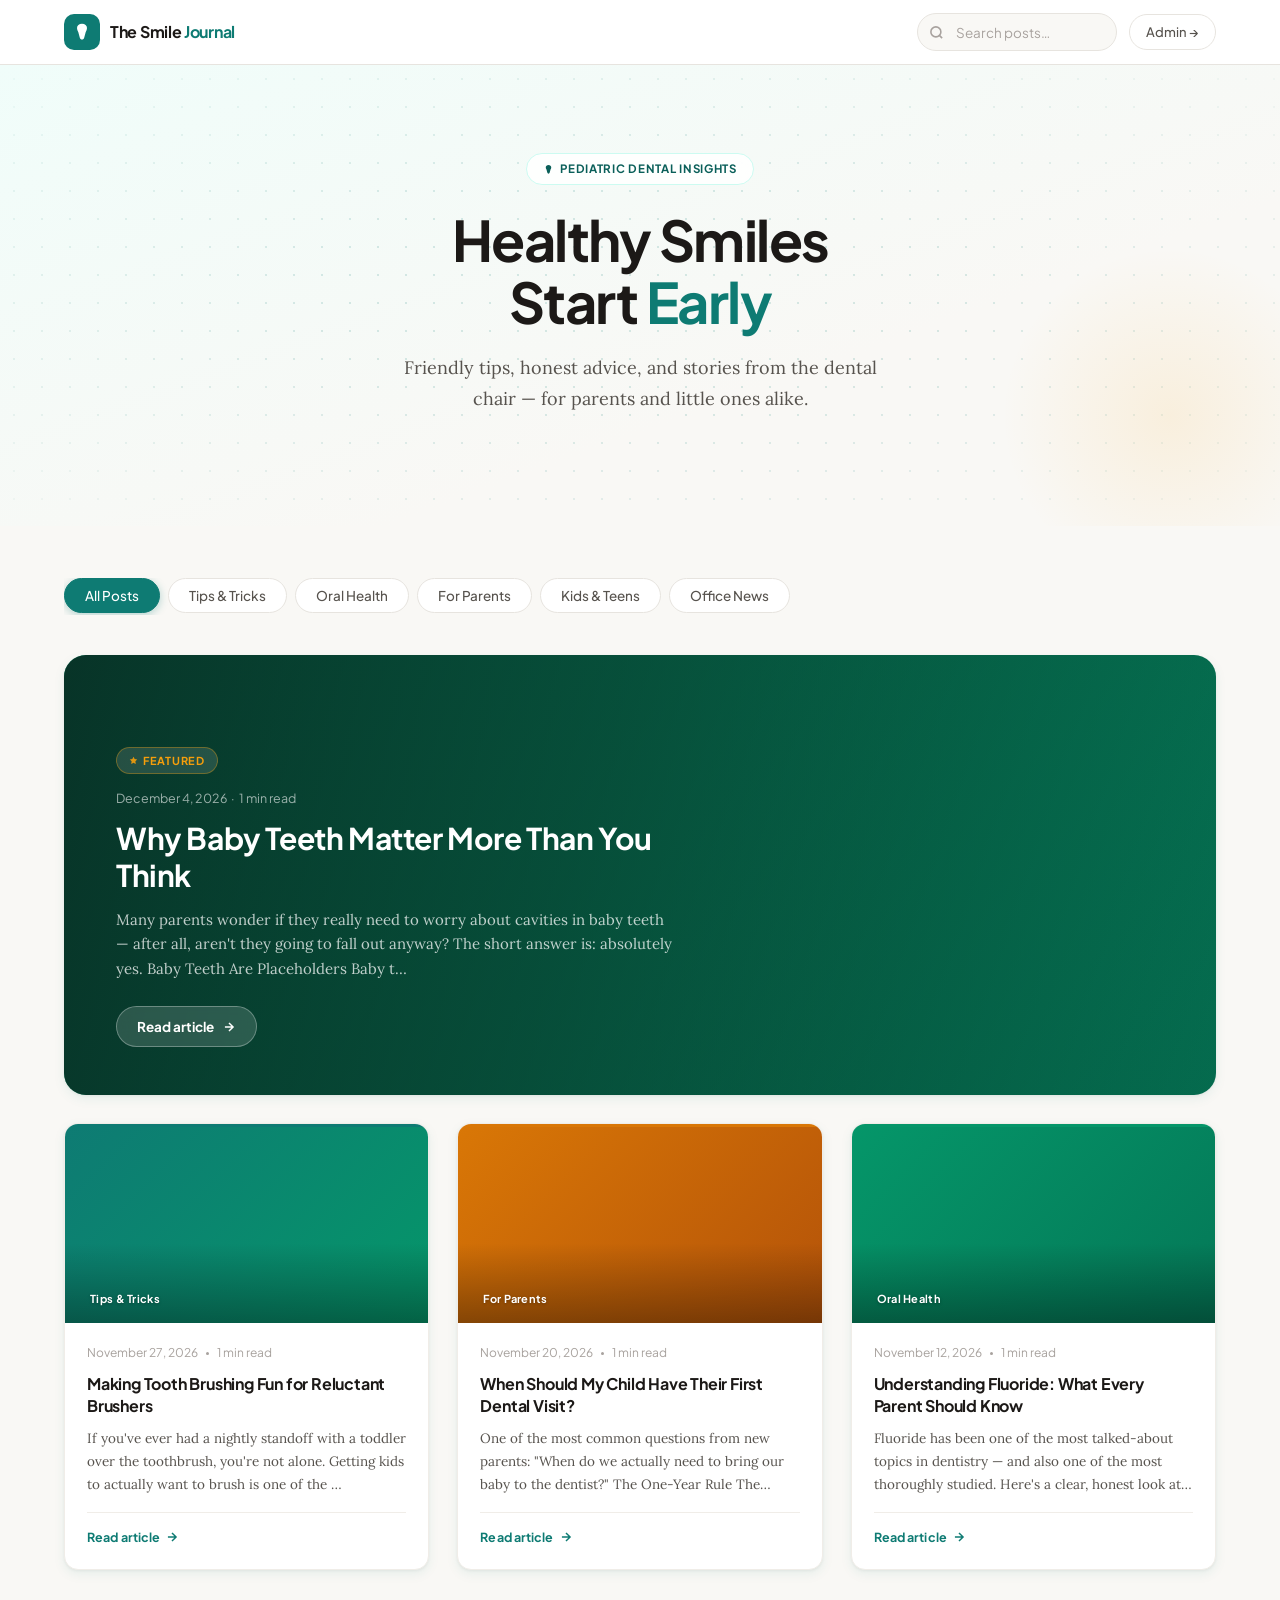
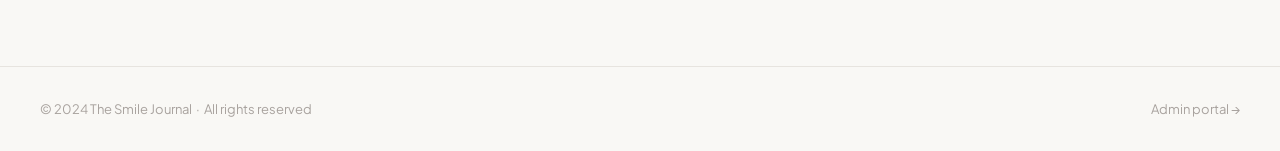
==== index.html @ db40cf6e "Add pediatric dentist blog template with public blog and admin panel - Public blog: hero with dot-gr" ====
<!DOCTYPE html>
<html lang="en">
<head>
  <meta charset="UTF-8" />
  <meta name="viewport" content="width=device-width, initial-scale=1.0" />
  <title>The Smile Journal</title>
  <link rel="preconnect" href="https://fonts.googleapis.com" />
  <link rel="preconnect" href="https://fonts.gstatic.com" crossorigin />
  <link href="https://fonts.googleapis.com/css2?family=Plus+Jakarta+Sans:ital,wght@0,400;0,500;0,600;0,700;1,400&family=Lora:ital,wght@0,400;0,600;1,400;1,600&display=swap" rel="stylesheet" />
  <style>
    *, *::before, *::after { box-sizing: border-box; margin: 0; padding: 0; }

    :root {
      --primary:       #0E7B73;
      --primary-dark:  #0A5F59;
      --primary-light: #CCFBF1;
      --primary-bg:    #F0FDFA;
      --accent:        #F59E0B;
      --accent-bg:     #FFFBEB;
      --bg:            #F9F8F5;
      --surface:       #FFFFFF;
      --border:        #E7E4DF;
      --border-soft:   #F0EDE8;
      --text-1:        #1C1917;
      --text-2:        #57534E;
      --text-3:        #A8A29E;
      --r:    14px;
      --r-sm:  8px;
      --r-lg: 22px;
      --shadow:       0 1px 3px rgba(0,0,0,.05), 0 4px 12px rgba(14,123,115,.08);
      --shadow-hover:  0 10px 32px rgba(14,123,115,.18), 0 4px 8px rgba(0,0,0,.06);
      --font-sans: 'Plus Jakarta Sans', system-ui, sans-serif;
      --font-serif: 'Lora', Georgia, serif;
    }

    html { scroll-behavior: smooth; }
    body {
      font-family: var(--font-sans); background: var(--bg);
      color: var(--text-1); line-height: 1.6; -webkit-font-smoothing: antialiased;
    }

    /* ── NAV ──────────────────────────────────────── */
    nav {
      position: sticky; top: 0; z-index: 100;
      background: rgba(255,255,255,.92);
      backdrop-filter: blur(16px); -webkit-backdrop-filter: blur(16px);
      border-bottom: 1px solid var(--border);
      transition: box-shadow .2s;
    }
    nav.scrolled { box-shadow: 0 4px 20px rgba(0,0,0,.07); }
    .nav-inner {
      max-width: 1200px; margin: 0 auto; height: 64px; padding: 0 24px;
      display: flex; align-items: center; justify-content: space-between;
    }
    .nav-logo {
      display: flex; align-items: center; gap: 10px;
      cursor: pointer; text-decoration: none; user-select: none;
    }
    .logo-mark {
      width: 36px; height: 36px; background: var(--primary); border-radius: 10px;
      display: flex; align-items: center; justify-content: center; flex-shrink: 0;
    }
    .logo-mark svg { width: 20px; height: 20px; fill: #fff; }
    .logo-text { font-size: 16px; font-weight: 700; letter-spacing: -.3px; color: var(--text-1); }
    .logo-text span { color: var(--primary); }

    .nav-right { display: flex; align-items: center; gap: 12px; }
    .search-wrap { position: relative; display: flex; align-items: center; }
    .search-input {
      height: 38px; padding: 0 14px 0 38px;
      border: 1.5px solid var(--border); border-radius: 100px;
      background: var(--bg); font-family: var(--font-sans); font-size: 13.5px;
      color: var(--text-1); outline: none; width: 200px; transition: all .22s;
    }
    .search-input::placeholder { color: var(--text-3); }
    .search-input:focus {
      border-color: var(--primary); background: #fff;
      box-shadow: 0 0 0 3px var(--primary-light); width: 240px;
    }
    .search-icon { position: absolute; left: 12px; color: var(--text-3); pointer-events: none; }
    .nav-pill {
      font-size: 13px; font-weight: 500; color: var(--text-2); text-decoration: none;
      padding: 7px 16px; border: 1.5px solid var(--border); border-radius: 100px;
      transition: all .18s; white-space: nowrap;
    }
    .nav-pill:hover { color: var(--primary); border-color: var(--primary); background: var(--primary-bg); }

    /* ── HERO ─────────────────────────────────────── */
    .hero {
      background: linear-gradient(160deg, var(--primary-bg) 0%, var(--bg) 65%);
      padding: 88px 24px 80px; position: relative; overflow: hidden;
    }
    /* dot grid pattern */
    .hero::before {
      content: '';
      position: absolute; inset: 0;
      background-image: radial-gradient(circle, rgba(14,123,115,.15) 1px, transparent 1px);
      background-size: 28px 28px;
      pointer-events: none;
      mask-image: radial-gradient(ellipse 80% 80% at 50% 50%, black 30%, transparent 100%);
      -webkit-mask-image: radial-gradient(ellipse 80% 80% at 50% 50%, black 30%, transparent 100%);
    }
    .hero::after {
      content: '';
      position: absolute; bottom: -60px; right: -60px;
      width: 340px; height: 340px; border-radius: 50%;
      background: radial-gradient(circle, rgba(245,158,11,.1) 0%, transparent 70%);
      pointer-events: none;
    }
    .hero-inner { max-width: 640px; margin: 0 auto; text-align: center; position: relative; z-index: 1; }
    .hero-badge {
      display: inline-flex; align-items: center; gap: 6px;
      background: rgba(255,255,255,.85); border: 1px solid var(--primary-light);
      color: var(--primary-dark); backdrop-filter: blur(8px);
      font-size: 11.5px; font-weight: 700; letter-spacing: .7px; text-transform: uppercase;
      padding: 6px 16px; border-radius: 100px; margin-bottom: 24px;
    }
    .hero h1 {
      font-size: clamp(36px, 5.5vw, 56px); font-weight: 700; line-height: 1.1;
      letter-spacing: -1.5px; color: var(--text-1); margin-bottom: 20px;
    }
    .hero h1 em { font-style: normal; color: var(--primary); }
    .hero-sub {
      font-family: var(--font-serif); font-size: 18px; color: var(--text-2);
      line-height: 1.72; max-width: 480px; margin: 0 auto 32px;
    }
    /* ── BLOG SECTION ─────────────────────────────── */
    .blog-section { max-width: 1200px; margin: 0 auto; padding: 52px 24px 96px; }

    /* category tabs */
    .cat-tabs {
      display: flex; gap: 8px; overflow-x: auto;
      padding-bottom: 2px; margin-bottom: 40px;
      scrollbar-width: none; -ms-overflow-style: none;
    }
    .cat-tabs::-webkit-scrollbar { display: none; }
    .cat-tab {
      flex-shrink: 0; padding: 8px 20px;
      border: 1.5px solid var(--border); border-radius: 100px;
      background: var(--surface); font-family: var(--font-sans);
      font-size: 13.5px; font-weight: 500; color: var(--text-2);
      cursor: pointer; transition: all .18s; white-space: nowrap;
    }
    .cat-tab:hover { border-color: var(--primary); color: var(--primary); }
    .cat-tab.active {
      background: var(--primary); border-color: var(--primary);
      color: #fff; box-shadow: 0 2px 8px rgba(14,123,115,.3);
    }

    /* ── POSTS GRID ───────────────────────────────── */
    .posts-grid { display: grid; grid-template-columns: repeat(3,1fr); gap: 28px; }

    /* ── FEATURED CARD (magazine overlay style) ─── */
    .post-card-featured {
      grid-column: 1/-1;
      border-radius: var(--r-lg); overflow: hidden;
      height: 440px; position: relative;
      cursor: pointer; box-shadow: var(--shadow);
      transition: transform .25s ease, box-shadow .25s ease;
    }
    .post-card-featured:hover { transform: translateY(-4px); box-shadow: var(--shadow-hover); }
    .feat-bg-img {
      position: absolute; inset: 0; width: 100%; height: 100%;
      object-fit: cover; transition: transform .45s ease;
    }
    .post-card-featured:hover .feat-bg-img { transform: scale(1.04); }
    .feat-bg-grad {
      position: absolute; inset: 0; width: 100%; height: 100%;
      transition: transform .45s ease;
    }
    .post-card-featured:hover .feat-bg-grad { transform: scale(1.04); }
    .feat-overlay {
      position: absolute; inset: 0;
      background: linear-gradient(105deg, rgba(8,30,25,.82) 0%, rgba(8,30,25,.55) 45%, rgba(8,30,25,.15) 100%);
    }
    .feat-content {
      position: absolute; inset: 0;
      display: flex; flex-direction: column; justify-content: flex-end;
      padding: 48px 52px; max-width: 58%;
    }
    .feat-label {
      display: inline-flex; align-items: center; gap: 5px;
      font-size: 11px; font-weight: 700; letter-spacing: .7px; text-transform: uppercase;
      color: var(--accent); background: rgba(255,255,255,.12);
      border: 1px solid rgba(245,158,11,.35); border-radius: 100px;
      padding: 4px 12px; margin-bottom: 14px; width: fit-content;
    }
    .feat-meta { font-size: 12.5px; color: rgba(255,255,255,.6); margin-bottom: 12px; }
    .feat-title {
      font-size: clamp(22px, 2.6vw, 30px); font-weight: 700;
      line-height: 1.22; letter-spacing: -.4px;
      color: #fff; margin-bottom: 14px;
    }
    .feat-excerpt {
      font-family: var(--font-serif); font-size: 15px; color: rgba(255,255,255,.75);
      line-height: 1.65; margin-bottom: 24px;
      display: -webkit-box; -webkit-line-clamp: 3; -webkit-box-orient: vertical; overflow: hidden;
    }
    .feat-cta {
      display: inline-flex; align-items: center; gap: 8px;
      font-size: 13.5px; font-weight: 700; color: #fff;
      background: rgba(255,255,255,.15); border: 1.5px solid rgba(255,255,255,.3);
      backdrop-filter: blur(8px); padding: 9px 20px; border-radius: 100px;
      transition: all .2s; width: fit-content;
    }
    .feat-cta svg { transition: transform .18s; }
    .post-card-featured:hover .feat-cta { background: rgba(255,255,255,.22); border-color: rgba(255,255,255,.5); }
    .post-card-featured:hover .feat-cta svg { transform: translateX(4px); }

    /* ── REGULAR CARDS ───────────────────────────── */
    .post-card {
      background: var(--surface); border-radius: var(--r); overflow: hidden;
      box-shadow: var(--shadow); border: 1px solid var(--border-soft);
      cursor: pointer; transition: transform .22s ease, box-shadow .22s ease;
      display: flex; flex-direction: column;
    }
    .post-card:hover { transform: translateY(-5px); box-shadow: var(--shadow-hover); }
    /* category accent top border */
    .post-card::before {
      content: ''; display: block; height: 3px;
      background: var(--card-accent, var(--primary));
      flex-shrink: 0;
    }

    .card-img {
      height: 196px; position: relative; overflow: hidden; flex-shrink: 0;
    }
    .card-img img {
      width: 100%; height: 100%; object-fit: cover; display: block;
      transition: transform .38s ease;
    }
    .post-card:hover .card-img img { transform: scale(1.05); }
    .card-img-grad { position: absolute; inset: 0; }
    /* bottom gradient on image for chip readability */
    .card-img::after {
      content: ''; position: absolute; bottom: 0; left: 0; right: 0; height: 80px;
      background: linear-gradient(to top, rgba(0,0,0,.35) 0%, transparent 100%);
      pointer-events: none;
    }
    .cat-chip {
      position: absolute; bottom: 12px; left: 14px; z-index: 1;
      padding: 4px 11px; border-radius: 100px;
      font-size: 11px; font-weight: 700; letter-spacing: .3px;
      color: #fff; text-shadow: 0 1px 3px rgba(0,0,0,.3);
    }

    .card-body { padding: 20px 22px 22px; display: flex; flex-direction: column; flex: 1; }
    .card-meta { display: flex; align-items: center; gap: 8px; font-size: 12px; color: var(--text-3); margin-bottom: 10px; }
    .card-meta .dot { width: 3px; height: 3px; border-radius: 50%; background: var(--text-3); }
    .card-title {
      font-size: 16px; font-weight: 700; line-height: 1.38; letter-spacing: -.2px;
      color: var(--text-1); margin-bottom: 10px; flex: 1;
      display: -webkit-box; -webkit-line-clamp: 2; -webkit-box-orient: vertical; overflow: hidden;
      transition: color .15s;
    }
    .post-card:hover .card-title { color: var(--primary); }
    .card-excerpt {
      font-family: var(--font-serif); font-size: 13.5px; color: var(--text-2); line-height: 1.7;
      display: -webkit-box; -webkit-line-clamp: 3; -webkit-box-orient: vertical; overflow: hidden;
    }
    .card-footer {
      display: flex; align-items: center; justify-content: space-between;
      margin-top: 16px; padding-top: 14px; border-top: 1px solid var(--border-soft);
    }
    .read-more {
      display: inline-flex; align-items: center; gap: 5px;
      font-size: 12.5px; font-weight: 700; color: var(--primary); letter-spacing: .1px;
    }
    .read-more svg { transition: transform .18s; }
    .post-card:hover .read-more svg { transform: translateX(4px); }

    /* ── IMAGE SKELETON ────────────────────────────── */
    .img-skeleton {
      position: absolute; inset: 0;
      background: linear-gradient(90deg, #f0ede8 25%, #e8e4de 50%, #f0ede8 75%);
      background-size: 200% 100%;
      animation: shimmer 1.4s infinite;
    }
    @keyframes shimmer { from{background-position:200% 0} to{background-position:-200% 0} }

    /* ── EMPTY STATE ───────────────────────────────── */
    .empty { grid-column: 1/-1; text-align: center; padding: 80px 20px; }
    .empty-icon {
      width: 64px; height: 64px; margin: 0 auto 20px;
      background: var(--primary-bg); border-radius: 50%;
      display: flex; align-items: center; justify-content: center; color: var(--primary);
    }
    .empty h3 { font-size: 20px; font-weight: 700; margin-bottom: 8px; }
    .empty p { font-family: var(--font-serif); font-size: 15px; color: var(--text-2); max-width: 340px; margin: 0 auto; line-height: 1.75; }

    /* ── POST VIEW ─────────────────────────────────── */
    #post-view { display: none; max-width: 760px; margin: 0 auto; padding: 48px 24px 96px; animation: fadeUp .3s ease; }
    @keyframes fadeUp { from{opacity:0;transform:translateY(14px)} to{opacity:1;transform:translateY(0)} }
    .back-btn {
      display: inline-flex; align-items: center; gap: 7px;
      font-family: var(--font-sans); font-size: 13.5px; font-weight: 600;
      color: var(--text-2); background: var(--surface); border: 1.5px solid var(--border);
      border-radius: 100px; cursor: pointer; padding: 8px 18px; margin-bottom: 36px;
      transition: all .18s;
    }
    .back-btn:hover { color: var(--primary); border-color: var(--primary); background: var(--primary-bg); }
    .post-cover-wrap {
      width: 100%; border-radius: var(--r-lg); overflow: hidden;
      margin-bottom: 40px; box-shadow: 0 8px 32px rgba(0,0,0,.12);
    }
    .post-cover-img { width: 100%; height: 420px; object-fit: cover; display: block; }
    .post-cover-grad { width: 100%; height: 300px; display: block; }
    .post-cat-pill {
      display: inline-block; padding: 5px 16px; border-radius: 100px;
      font-size: 12px; font-weight: 700; letter-spacing: .4px;
      text-transform: uppercase; margin-bottom: 16px;
    }
    .post-view-title {
      font-size: clamp(28px,4vw,42px); font-weight: 700; line-height: 1.15;
      letter-spacing: -.7px; color: var(--text-1); margin-bottom: 16px;
    }
    .post-view-meta {
      display: flex; align-items: center; gap: 14px; flex-wrap: wrap;
      font-size: 13px; color: var(--text-3);
      margin-bottom: 40px; padding-bottom: 32px;
      border-bottom: 2px solid var(--border);
    }
    .post-view-meta .dot { width: 4px; height: 4px; border-radius: 50%; background: var(--text-3); }
    .post-body { font-family: var(--font-serif); font-size: 17.5px; line-height: 1.82; color: var(--text-1); }
    .post-body p { margin-bottom: 1.4em; }
    .post-body h2 { font-family: var(--font-sans); font-size: 22px; font-weight: 700; letter-spacing: -.3px; margin: 1.8em 0 .65em; color: var(--text-1); }
    .post-body h3 { font-family: var(--font-sans); font-size: 18.5px; font-weight: 600; margin: 1.5em 0 .5em; }
    .post-body strong { font-weight: 700; }
    .post-body em { font-style: italic; }
    .post-body hr { border: none; border-top: 2px solid var(--border); margin: 2.4em 0; }

    /* ── FOOTER ────────────────────────────────────── */
    footer { border-top: 1px solid var(--border); padding: 32px 24px; }
    .footer-inner { max-width: 1200px; margin: 0 auto; display: flex; align-items: center; justify-content: space-between; }
    .footer-copy { font-size: 13px; color: var(--text-3); }
    .footer-admin { font-size: 13px; color: var(--text-3); text-decoration: none; transition: color .15s; }
    .footer-admin:hover { color: var(--primary); }

    /* ── RESPONSIVE ────────────────────────────────── */
    @media (max-width: 960px) {
      .posts-grid { grid-template-columns: repeat(2,1fr); }
      .feat-content { max-width: 70%; padding: 36px 36px; }
    }
    @media (max-width: 640px) {
      .posts-grid { grid-template-columns: 1fr; }
      .search-input { width: 150px; }
      .nav-pill { display: none; }
      .footer-inner { flex-direction: column; gap: 8px; text-align: center; }
      .hero { padding: 60px 20px 56px; }
      .post-card-featured { height: 360px; }
      .feat-content { max-width: 100%; padding: 24px 24px; }
    }
  </style>
</head>
<body>

<!-- NAV -->
<nav id="mainNav">
  <div class="nav-inner">
    <div class="nav-logo" onclick="showBlog()">
      <div class="logo-mark">
        <svg viewBox="0 0 24 24"><path d="M12 2C8.5 2 6 4.2 6 7.2c0 1.7.55 3.3 1.6 5l1.7 6.3c.45 1.7 1.4 2.5 2.7 2.5s2.25-.8 2.7-2.5l1.7-6.3C17.45 10.5 18 8.9 18 7.2 18 4.2 15.5 2 12 2z"/></svg>
      </div>
      <span class="logo-text">The Smile <span>Journal</span></span>
    </div>
    <div class="nav-right">
      <div class="search-wrap">
        <svg class="search-icon" width="15" height="15" viewBox="0 0 24 24" fill="none" stroke="currentColor" stroke-width="2.5"><circle cx="11" cy="11" r="8"/><path d="m21 21-4.35-4.35"/></svg>
        <input id="searchInput" type="search" class="search-input" placeholder="Search posts…" oninput="handleSearch(this.value)" />
      </div>
      <a href="admin.html" class="nav-pill">Admin →</a>
    </div>
  </div>
</nav>

<!-- BLOG VIEW -->
<div id="blog-view">
  <section class="hero">
    <div class="hero-inner">
      <div class="hero-badge">
        <svg width="11" height="11" viewBox="0 0 24 24" fill="currentColor"><path d="M12 2C8.5 2 6 4.2 6 7.2c0 1.7.55 3.3 1.6 5l1.7 6.3c.45 1.7 1.4 2.5 2.7 2.5s2.25-.8 2.7-2.5l1.7-6.3C17.45 10.5 18 8.9 18 7.2 18 4.2 15.5 2 12 2z"/></svg>
        Pediatric Dental Insights
      </div>
      <h1>Healthy Smiles<br>Start <em>Early</em></h1>
      <p class="hero-sub">Friendly tips, honest advice, and stories from the dental chair — for parents and little ones alike.</p>
    </div>
  </section>

  <div class="blog-section">
    <div class="cat-tabs" id="catTabs">
      <button class="cat-tab active" onclick="filterCat('all',this)">All Posts</button>
      <button class="cat-tab" onclick="filterCat('Tips &amp; Tricks',this)">Tips &amp; Tricks</button>
      <button class="cat-tab" onclick="filterCat('Oral Health',this)">Oral Health</button>
      <button class="cat-tab" onclick="filterCat('For Parents',this)">For Parents</button>
      <button class="cat-tab" onclick="filterCat('Kids &amp; Teens',this)">Kids &amp; Teens</button>
      <button class="cat-tab" onclick="filterCat('Office News',this)">Office News</button>
    </div>
    <div class="posts-grid" id="postsGrid"></div>
  </div>
</div>

<!-- POST VIEW -->
<div id="post-view">
  <button class="back-btn" onclick="showBlog()">
    <svg width="15" height="15" viewBox="0 0 24 24" fill="none" stroke="currentColor" stroke-width="2.5"><path d="M19 12H5M12 19l-7-7 7-7"/></svg>
    Back to all posts
  </button>
  <div id="postContent"></div>
</div>

<!-- FOOTER -->
<footer>
  <div class="footer-inner">
    <span class="footer-copy">© 2024 The Smile Journal &nbsp;·&nbsp; All rights reserved</span>
    <a href="admin.html" class="footer-admin">Admin portal →</a>
  </div>
</footer>

<script>
  const KEY = 'dental_blog_posts';
  let activeCat = 'all', activeSearch = '';

  /* cover images for the 4 built-in sample posts */
  const SAMPLE_IMAGES = {
    s1: 'https://images.unsplash.com/photo-1503454537195-1dcabb73ffb9?w=900&h=500&fit=crop&auto=format&q=80',
    s2: 'https://images.unsplash.com/photo-1537368910025-700350fe46c7?w=900&h=500&fit=crop&auto=format&q=80',
    s3: 'https://images.unsplash.com/photo-1582750433449-648ed127bb54?w=900&h=500&fit=crop&auto=format&q=80',
    s4: 'https://images.unsplash.com/photo-1607990281513-2c110a25bd8c?w=900&h=500&fit=crop&auto=format&q=80',
  };

  const CATS = {
    'Tips & Tricks': { bg:'#CCFBF1', fg:'#0E7B73', accent:'#0E7B73', g:'linear-gradient(135deg,#0E7B73,#059669)' },
    'Oral Health':   { bg:'#D1FAE5', fg:'#059669', accent:'#059669', g:'linear-gradient(135deg,#059669,#047857)' },
    'For Parents':   { bg:'#FEF3C7', fg:'#B45309', accent:'#D97706', g:'linear-gradient(135deg,#D97706,#B45309)' },
    'Kids & Teens':  { bg:'#EDE9FE', fg:'#7C3AED', accent:'#7C3AED', g:'linear-gradient(135deg,#7C3AED,#6D28D9)' },
    'Office News':   { bg:'#E0F2FE', fg:'#0369A1', accent:'#0284C7', g:'linear-gradient(135deg,#0284C7,#0369A1)' },
  };
  function cc(c) { return CATS[c] || { bg:'#CCFBF1', fg:'#0E7B73', accent:'#0E7B73', g:'linear-gradient(135deg,#0E7B73,#14B8A6)' }; }
  function load() { return JSON.parse(localStorage.getItem(KEY) || '[]'); }
  function save(p) { localStorage.setItem(KEY, JSON.stringify(p)); }
  function readTime(t) { return Math.max(1, Math.round(t.trim().split(/\s+/).length / 200)) + ' min read'; }
  function fmtDate(s) { return new Date(s).toLocaleDateString('en-US',{month:'long',day:'numeric',year:'numeric'}); }
  function excerpt(c, n=145) {
    const p = c.replace(/^[#]+\s+/gm,'').replace(/[*_]/g,'').replace(/\n+/g,' ').trim();
    return p.length > n ? p.slice(0,n) + '…' : p;
  }
  function renderMd(raw) {
    return raw
      .replace(/^### (.+)$/gm,'<h3>$1</h3>')
      .replace(/^## (.+)$/gm,'<h2>$1</h2>')
      .replace(/\*\*(.+?)\*\*/g,'<strong>$1</strong>')
      .replace(/\*(.+?)\*/g,'<em>$1</em>')
      .replace(/^---$/gm,'<hr>')
      .split(/\n\n+/)
      .map(b => b.startsWith('<h') || b.startsWith('<hr') ? b : `<p>${b.replace(/\n/g,'<br>')}</p>`)
      .join('');
  }

  /* ── featured card (magazine bleed) ── */
  function featuredCardHtml(p) {
    const c = cc(p.category);
    const mediaHtml = p.coverImage
      ? `<img class="feat-bg-img" src="${p.coverImage}" alt="${p.title}"
             onerror="this.style.display='none';this.nextElementSibling.style.display='block'">
         <div class="feat-bg-grad" style="background:${c.g};display:none"></div>`
      : `<div class="feat-bg-grad" style="background:${c.g}"></div>`;
    return `<div class="post-card-featured" onclick="openPost('${p.id}')">
      ${mediaHtml}
      <div class="feat-overlay"></div>
      <div class="feat-content">
        <div class="feat-label">
          <svg width="9" height="9" viewBox="0 0 24 24" fill="currentColor" style="opacity:.9">
            <path d="M12 2l3.09 6.26L22 9.27l-5 4.87 1.18 6.88L12 17.77l-6.18 3.25L7 14.14 2 9.27l6.91-1.01z"/>
          </svg>
          Featured
        </div>
        <div class="feat-meta">${fmtDate(p.createdAt)} &nbsp;·&nbsp; ${readTime(p.content)}</div>
        <div class="feat-title">${p.title}</div>
        <div class="feat-excerpt">${excerpt(p.content, 200)}</div>
        <div class="feat-cta">
          Read article
          <svg width="14" height="14" viewBox="0 0 24 24" fill="none" stroke="currentColor" stroke-width="2.5"><path d="M5 12h14M12 5l7 7-7 7"/></svg>
        </div>
      </div>
    </div>`;
  }

  /* ── regular card ── */
  function cardHtml(p) {
    const c = cc(p.category);
    const media = p.coverImage
      ? `<div class="img-skeleton"></div>
         <img src="${p.coverImage}" alt="${p.title}"
              style="position:absolute;inset:0;width:100%;height:100%;object-fit:cover;transition:opacity .3s,transform .38s ease;opacity:0"
              onload="this.previousElementSibling.style.display='none';this.style.opacity='1'"
              onerror="this.style.display='none';this.previousElementSibling.style.display='none';this.nextElementSibling.style.display='block'">`
      + `<div class="card-img-grad" style="background:${c.g};display:none"></div>`
      : `<div class="card-img-grad" style="background:${c.g}"></div>`;
    return `<div class="post-card" style="--card-accent:${c.accent}" onclick="openPost('${p.id}')">
      <div class="card-img" style="position:relative">${media}<span class="cat-chip">${p.category||'General'}</span></div>
      <div class="card-body">
        <div class="card-meta"><span>${fmtDate(p.createdAt)}</span><div class="dot"></div><span>${readTime(p.content)}</span></div>
        <div class="card-title">${p.title}</div>
        <div class="card-excerpt">${excerpt(p.content)}</div>
        <div class="card-footer">
          <span class="read-more">Read article
            <svg width="14" height="14" viewBox="0 0 24 24" fill="none" stroke="currentColor" stroke-width="2.5"><path d="M5 12h14M12 5l7 7-7 7"/></svg>
          </span>
        </div>
      </div>
    </div>`;
  }

  function renderGrid() {
    const grid = document.getElementById('postsGrid');
    let posts = load().filter(p => p.status === 'published');
    if (activeSearch) { const q = activeSearch.toLowerCase(); posts = posts.filter(p => p.title.toLowerCase().includes(q) || p.content.toLowerCase().includes(q)); }
    if (activeCat !== 'all') posts = posts.filter(p => p.category === activeCat);
    posts.sort((a,b) => new Date(b.createdAt) - new Date(a.createdAt));

    if (!posts.length) {
      grid.className = 'posts-grid';
      grid.innerHTML = `<div class="empty">
        <div class="empty-icon"><svg width="28" height="28" viewBox="0 0 24 24" fill="none" stroke="currentColor" stroke-width="1.7"><path d="M12 20h9M16.5 3.5a2.121 2.121 0 013 3L7 19l-4 1 1-4z"/></svg></div>
        <h3>${activeCat!=='all'||activeSearch?'No matching posts':'Nothing here yet'}</h3>
        <p>${activeCat!=='all'||activeSearch?'Try a different search or category.':'Check back soon — posts will appear once published.'}</p>
      </div>`;
      return;
    }

    const hasFeat = posts.length >= 2;
    grid.className = 'posts-grid';
    let html = '';
    posts.forEach((p, i) => {
      if (hasFeat && i === 0) html += featuredCardHtml(p);
      else html += cardHtml(p);
    });
    grid.innerHTML = html;
  }

  function openPost(id) {
    const p = load().find(p => p.id === id);
    if (!p) return;
    const c = cc(p.category);
    const cover = p.coverImage
      ? `<div class="post-cover-wrap"><img src="${p.coverImage}" alt="${p.title}" class="post-cover-img"></div>`
      : `<div class="post-cover-wrap"><div class="post-cover-grad" style="background:${c.g}"></div></div>`;
    document.getElementById('postContent').innerHTML = `
      ${cover}
      <span class="post-cat-pill" style="background:${c.bg};color:${c.fg}">${p.category||'General'}</span>
      <h1 class="post-view-title">${p.title}</h1>
      <div class="post-view-meta"><span>${fmtDate(p.createdAt)}</span><div class="dot"></div><span>${readTime(p.content)}</span></div>
      <div class="post-body">${renderMd(p.content)}</div>`;
    document.getElementById('blog-view').style.display = 'none';
    document.getElementById('post-view').style.display = 'block';
    window.scrollTo({top:0,behavior:'smooth'});
  }

  function showBlog() {
    document.getElementById('post-view').style.display = 'none';
    document.getElementById('blog-view').style.display = '';
    renderGrid();
  }
  function filterCat(cat, btn) {
    activeCat = cat;
    document.querySelectorAll('.cat-tab').forEach(t => t.classList.remove('active'));
    btn.classList.add('active');
    renderGrid();
  }
  function handleSearch(v) { activeSearch = v; renderGrid(); }

  /* nav scroll shadow */
  window.addEventListener('scroll', () => {
    document.getElementById('mainNav').classList.toggle('scrolled', window.scrollY > 10);
  }, { passive: true });

  /* ── seed + image migration ── */
  (function initData() {
    const posts = load();

    /* if empty, seed from scratch with images */
    if (!posts.length) {
      const now = Date.now();
      save([
        { id:'s1', status:'published', createdAt:new Date(now-2*864e5).toISOString(),
          title:'Why Baby Teeth Matter More Than You Think', category:'Oral Health',
          coverImage: SAMPLE_IMAGES.s1,
          content:`Many parents wonder if they really need to worry about cavities in baby teeth — after all, aren't they going to fall out anyway? The short answer is: absolutely yes.\n\n## Baby Teeth Are Placeholders\n\nBaby teeth serve as natural guides for permanent teeth. When a baby tooth is lost too early due to decay, neighboring teeth can drift into that space, crowding out the permanent tooth trying to come in. This often leads to years of orthodontic treatment that might have been preventable.\n\n## Decay Can Spread\n\nCavities in baby teeth don't stay put. Untreated decay can spread to adjacent teeth — and in serious cases, reach the gums and underlying jawbone. Keeping baby teeth healthy protects the whole mouth.\n\n## It Sets the Foundation\n\nHabits formed early tend to stick. Kids who visit the dentist regularly and learn proper brushing and flossing are far more likely to carry those habits into adulthood.\n\n**The bottom line:** treat baby teeth like the important, temporary caretakers they are. They deserve every bit as much attention as permanent teeth.` },
        { id:'s2', status:'published', createdAt:new Date(now-9*864e5).toISOString(),
          title:'Making Tooth Brushing Fun for Reluctant Brushers', category:'Tips & Tricks',
          coverImage: SAMPLE_IMAGES.s2,
          content:`If you've ever had a nightly standoff with a toddler over the toothbrush, you're not alone. Getting kids to actually want to brush is one of the most common challenges parents bring up at checkups.\n\n## Let Them Pick Their Gear\n\nGive your child some ownership by letting them choose their own toothbrush — any soft-bristled brush works. Favorite characters, bright colors, and fun shapes can make a real difference in buy-in.\n\n## Use a Two-Minute Timer\n\nKids have no concept of "two full minutes." Try a sand timer, play a short song, or use a brushing app with a built-in countdown. Making the time visible and predictable reduces the dread of the unknown.\n\n## Brush Together\n\nKids learn by watching. If they see you brushing without pure dread on your face, they'll absorb that attitude. Make it a family routine, not just something that happens to them.\n\n## The Sticker Chart\n\nA simple sticker chart works surprisingly well for ages 3–7. You don't need prizes — the visual satisfaction of filling it in is often reward enough.\n\n**Remember:** help guide your child's brushing until around age 7–8, when their fine motor skills are developed enough to do it properly on their own.` },
        { id:'s3', status:'published', createdAt:new Date(now-16*864e5).toISOString(),
          title:'When Should My Child Have Their First Dental Visit?', category:'For Parents',
          coverImage: SAMPLE_IMAGES.s3,
          content:`One of the most common questions from new parents: "When do we actually need to bring our baby to the dentist?"\n\n## The One-Year Rule\n\nThe American Academy of Pediatric Dentistry recommends a first dental visit by age one, or within six months of the first tooth appearing — whichever comes first. It sounds early, but this visit is less about deep cleaning and more about connection and prevention.\n\n## What Happens at the First Visit\n\nThe first appointment is a gentle introduction. We take a look at the teeth that have come in, check for early concerns, and talk through nutrition, pacifier habits, and brushing technique. Most importantly, we want your child to leave feeling completely safe.\n\n## Why It Matters to Start Early\n\nChildren who visit the dentist young are significantly less likely to develop dental anxiety later. Familiarity builds comfort. By the time they're five and might need a real cleaning, the office feels like a known, safe place — not a scary one.\n\n## What to Expect Going Forward\n\nFrom age one on, we recommend checkups every six months. If all looks great, these are quick, positive visits. If we spot something developing, we catch it early — when it's still simple to address.\n\n*Have questions before that first visit? We're always happy to chat.*` },
        { id:'s4', status:'published', createdAt:new Date(now-24*864e5).toISOString(),
          title:'Understanding Fluoride: What Every Parent Should Know', category:'Oral Health',
          coverImage: SAMPLE_IMAGES.s4,
          content:`Fluoride has been one of the most talked-about topics in dentistry — and also one of the most thoroughly studied. Here's a clear, honest look at what it is and why we recommend it.\n\n## What Is Fluoride?\n\nFluoride is a naturally occurring mineral found in water, soil, and many foods. It works by strengthening tooth enamel, making it more resistant to the acids produced by bacteria — and it can even reverse very early-stage decay.\n\n## Is It Safe?\n\nAt recommended levels, fluoride is safe and effective. Decades of peer-reviewed research support this. The key, as with many things, is appropriate amounts for the appropriate age.\n\n## How Much Toothpaste by Age\n\nUnder 2 years: a rice-sized smear of fluoride toothpaste. Ages 2–5: a pea-sized amount. Ages 6 and up: a pea-sized amount, or as directed.\n\nTeaching kids to spit — not swallow — toothpaste is important at every age.\n\n## In-Office Fluoride Treatments\n\nWe often recommend a fluoride varnish after cleanings. It's a quick, comfortable application that provides an extra protective layer — especially helpful for children who are cavity-prone or still perfecting their brushing.\n\n**Have questions about fluoride?** Bring them up at your next visit and we'll walk through it together.` },
      ]);
      return;
    }

    /* patch existing sample posts that have no cover image */
    let changed = false;
    const patched = posts.map(p => {
      if (SAMPLE_IMAGES[p.id] && !p.coverImage) {
        changed = true;
        return { ...p, coverImage: SAMPLE_IMAGES[p.id] };
      }
      return p;
    });
    if (changed) save(patched);
  })();

  renderGrid();
</script>
</body>
</html>
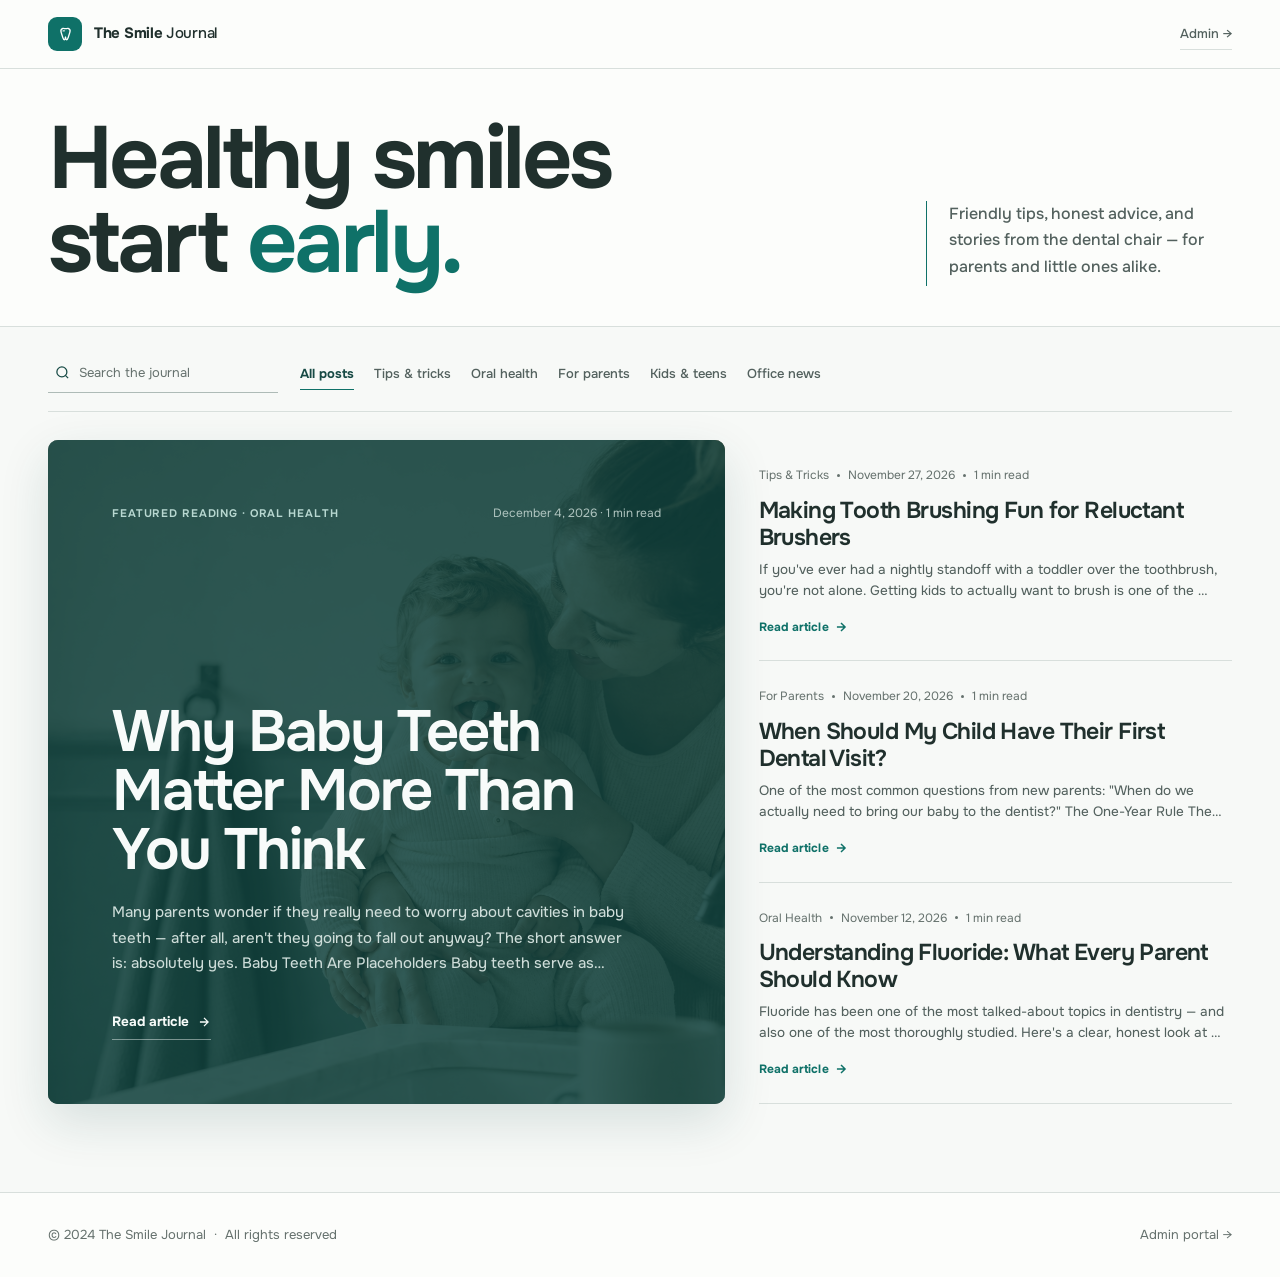
==== commit 334044b3: "Redesign Smile Journal reader and admin" ====
--- a/index.html
+++ b/index.html
@@ -6,7 +6,7 @@
   <title>The Smile Journal</title>
   <link rel="preconnect" href="https://fonts.googleapis.com" />
   <link rel="preconnect" href="https://fonts.gstatic.com" crossorigin />
-  <link href="https://fonts.googleapis.com/css2?family=Plus+Jakarta+Sans:ital,wght@0,400;0,500;0,600;0,700;1,400&family=Lora:ital,wght@0,400;0,600;1,400;1,600&display=swap" rel="stylesheet" />
+  <link href="https://fonts.googleapis.com/css2?family=Onest:wght@400;500;600;700&display=swap" rel="stylesheet" />
   <style>
     *, *::before, *::after { box-sizing: border-box; margin: 0; padding: 0; }
 
@@ -23,14 +23,14 @@
       --border-soft:   #F0EDE8;
       --text-1:        #1C1917;
       --text-2:        #57534E;
-      --text-3:        #A8A29E;
+      --text-3:        #65716D;
       --r:    14px;
       --r-sm:  8px;
       --r-lg: 22px;
       --shadow:       0 1px 3px rgba(0,0,0,.05), 0 4px 12px rgba(14,123,115,.08);
       --shadow-hover:  0 10px 32px rgba(14,123,115,.18), 0 4px 8px rgba(0,0,0,.06);
-      --font-sans: 'Plus Jakarta Sans', system-ui, sans-serif;
-      --font-serif: 'Lora', Georgia, serif;
+      --font-sans: 'Onest', 'Segoe UI', sans-serif;
+      --font-serif: 'Onest', 'Segoe UI', sans-serif;
     }
 
     html { scroll-behavior: smooth; }
@@ -60,7 +60,7 @@
       width: 36px; height: 36px; background: var(--primary); border-radius: 10px;
       display: flex; align-items: center; justify-content: center; flex-shrink: 0;
     }
-    .logo-mark svg { width: 20px; height: 20px; fill: #fff; }
+    .logo-mark svg { width: 20px; height: 20px; fill: none; stroke: #fff; }
     .logo-text { font-size: 16px; font-weight: 700; letter-spacing: -.3px; color: var(--text-1); }
     .logo-text span { color: var(--primary); }
 
@@ -68,7 +68,7 @@
     .search-wrap { position: relative; display: flex; align-items: center; }
     .search-input {
       height: 38px; padding: 0 14px 0 38px;
-      border: 1.5px solid var(--border); border-radius: 100px;
+      border: 1.5px solid var(--border); border-radius: 4px;
       background: var(--bg); font-family: var(--font-sans); font-size: 13.5px;
       color: var(--text-1); outline: none; width: 200px; transition: all .22s;
     }
@@ -80,7 +80,7 @@
     .search-icon { position: absolute; left: 12px; color: var(--text-3); pointer-events: none; }
     .nav-pill {
       font-size: 13px; font-weight: 500; color: var(--text-2); text-decoration: none;
-      padding: 7px 16px; border: 1.5px solid var(--border); border-radius: 100px;
+      padding: 7px 16px; border: 1.5px solid var(--border); border-radius: 0;
       transition: all .18s; white-space: nowrap;
     }
     .nav-pill:hover { color: var(--primary); border-color: var(--primary); background: var(--primary-bg); }
@@ -90,21 +90,15 @@
       background: linear-gradient(160deg, var(--primary-bg) 0%, var(--bg) 65%);
       padding: 88px 24px 80px; position: relative; overflow: hidden;
     }
-    /* dot grid pattern */
     .hero::before {
       content: '';
       position: absolute; inset: 0;
-      background-image: radial-gradient(circle, rgba(14,123,115,.15) 1px, transparent 1px);
-      background-size: 28px 28px;
       pointer-events: none;
-      mask-image: radial-gradient(ellipse 80% 80% at 50% 50%, black 30%, transparent 100%);
-      -webkit-mask-image: radial-gradient(ellipse 80% 80% at 50% 50%, black 30%, transparent 100%);
     }
     .hero::after {
       content: '';
       position: absolute; bottom: -60px; right: -60px;
       width: 340px; height: 340px; border-radius: 50%;
-      background: radial-gradient(circle, rgba(245,158,11,.1) 0%, transparent 70%);
       pointer-events: none;
     }
     .hero-inner { max-width: 640px; margin: 0 auto; text-align: center; position: relative; z-index: 1; }
@@ -113,7 +107,7 @@
       background: rgba(255,255,255,.85); border: 1px solid var(--primary-light);
       color: var(--primary-dark); backdrop-filter: blur(8px);
       font-size: 11.5px; font-weight: 700; letter-spacing: .7px; text-transform: uppercase;
-      padding: 6px 16px; border-radius: 100px; margin-bottom: 24px;
+      padding: 6px 16px; border-radius: 0; margin-bottom: 24px;
     }
     .hero h1 {
       font-size: clamp(36px, 5.5vw, 56px); font-weight: 700; line-height: 1.1;
@@ -136,7 +130,7 @@
     .cat-tabs::-webkit-scrollbar { display: none; }
     .cat-tab {
       flex-shrink: 0; padding: 8px 20px;
-      border: 1.5px solid var(--border); border-radius: 100px;
+      border: 1.5px solid var(--border); border-radius: 0;
       background: var(--surface); font-family: var(--font-sans);
       font-size: 13.5px; font-weight: 500; color: var(--text-2);
       cursor: pointer; transition: all .18s; white-space: nowrap;
@@ -182,7 +176,7 @@
       display: inline-flex; align-items: center; gap: 5px;
       font-size: 11px; font-weight: 700; letter-spacing: .7px; text-transform: uppercase;
       color: var(--accent); background: rgba(255,255,255,.12);
-      border: 1px solid rgba(245,158,11,.35); border-radius: 100px;
+      border: 1px solid rgba(245,158,11,.35); border-radius: 0;
       padding: 4px 12px; margin-bottom: 14px; width: fit-content;
     }
     .feat-meta { font-size: 12.5px; color: rgba(255,255,255,.6); margin-bottom: 12px; }
@@ -200,7 +194,7 @@
       display: inline-flex; align-items: center; gap: 8px;
       font-size: 13.5px; font-weight: 700; color: #fff;
       background: rgba(255,255,255,.15); border: 1.5px solid rgba(255,255,255,.3);
-      backdrop-filter: blur(8px); padding: 9px 20px; border-radius: 100px;
+      backdrop-filter: blur(8px); padding: 9px 20px; border-radius: 0;
       transition: all .2s; width: fit-content;
     }
     .feat-cta svg { transition: transform .18s; }
@@ -239,7 +233,7 @@
     }
     .cat-chip {
       position: absolute; bottom: 12px; left: 14px; z-index: 1;
-      padding: 4px 11px; border-radius: 100px;
+      padding: 4px 11px; border-radius: 4px;
       font-size: 11px; font-weight: 700; letter-spacing: .3px;
       color: #fff; text-shadow: 0 1px 3px rgba(0,0,0,.3);
     }
@@ -295,7 +289,7 @@
       display: inline-flex; align-items: center; gap: 7px;
       font-family: var(--font-sans); font-size: 13.5px; font-weight: 600;
       color: var(--text-2); background: var(--surface); border: 1.5px solid var(--border);
-      border-radius: 100px; cursor: pointer; padding: 8px 18px; margin-bottom: 36px;
+      border-radius: 0; cursor: pointer; padding: 8px 18px; margin-bottom: 36px;
       transition: all .18s;
     }
     .back-btn:hover { color: var(--primary); border-color: var(--primary); background: var(--primary-bg); }
@@ -306,7 +300,7 @@
     .post-cover-img { width: 100%; height: 420px; object-fit: cover; display: block; }
     .post-cover-grad { width: 100%; height: 300px; display: block; }
     .post-cat-pill {
-      display: inline-block; padding: 5px 16px; border-radius: 100px;
+      display: inline-block; padding: 5px 16px; border-radius: 0;
       font-size: 12px; font-weight: 700; letter-spacing: .4px;
       text-transform: uppercase; margin-bottom: 16px;
     }
@@ -328,6 +322,8 @@
     .post-body strong { font-weight: 700; }
     .post-body em { font-style: italic; }
     .post-body hr { border: none; border-top: 2px solid var(--border); margin: 2.4em 0; }
+    .post-body img, .md-img { max-width: 100%; border-radius: var(--r); margin: 1.5em 0; display: block; }
+    .post-body video, .md-video { max-width: 100%; border-radius: var(--r); margin: 1.5em 0; display: block; outline: none; }
 
     /* ── FOOTER ────────────────────────────────────── */
     footer { border-top: 1px solid var(--border); padding: 32px 24px; }
@@ -351,23 +347,28 @@
       .feat-content { max-width: 100%; padding: 24px 24px; }
     }
   </style>
+  <link rel="stylesheet" href="site-redesign.css" />
 </head>
 <body>
+<!--
+THESIS: A useful pediatric field journal, not a stock-photo blog or stacked-card template.
+OWN-WORLD: Warm white paper, graphite copy, deep clinical teal, fine rules, and one unified humanist sans.
+STORY: Parents understand the journal, search or choose a topic, and reach practical guidance without visual detours.
+FIRST VIEWPORT: A compact left-led headline and annotated deck meet a single discovery rail; the newest article begins immediately below.
+FORM: Clinical field notes, grounded direction 6, seed 6a2404ce; its signature is the asymmetrical reading index.
+FINISH: unreviewed and undocumented is unfinished; this build ends with the finish review, the verdict, DESIGN.md, and every shipping raster carrying its provenance
+-->
 
 <!-- NAV -->
 <nav id="mainNav">
   <div class="nav-inner">
-    <div class="nav-logo" onclick="showBlog()">
+    <button class="nav-logo" type="button" aria-label="Return to The Smile Journal home" onclick="showBlog()">
       <div class="logo-mark">
-        <svg viewBox="0 0 24 24"><path d="M12 2C8.5 2 6 4.2 6 7.2c0 1.7.55 3.3 1.6 5l1.7 6.3c.45 1.7 1.4 2.5 2.7 2.5s2.25-.8 2.7-2.5l1.7-6.3C17.45 10.5 18 8.9 18 7.2 18 4.2 15.5 2 12 2z"/></svg>
+        <svg viewBox="0 0 24 24" aria-hidden="true"><path d="M8.2 3.4c1.25-.45 2.45.45 3.8.45s2.55-.9 3.8-.45c2.2.78 3.15 3.2 2.38 5.48l-2.35 7.42c-.5 1.58-1.15 3.2-2.35 3.2-1.48 0-.92-4.25-1.48-4.25s0 4.25-1.48 4.25c-1.2 0-1.85-1.62-2.35-3.2L5.82 8.88C5.05 6.6 6 4.18 8.2 3.4Z" stroke-width="1.8" stroke-linecap="round" stroke-linejoin="round"/><path d="M8.5 7.05c.75-.55 1.55-.58 2.25-.2" stroke-width="1.5" stroke-linecap="round"/></svg>
       </div>
       <span class="logo-text">The Smile <span>Journal</span></span>
-    </div>
+    </button>
     <div class="nav-right">
-      <div class="search-wrap">
-        <svg class="search-icon" width="15" height="15" viewBox="0 0 24 24" fill="none" stroke="currentColor" stroke-width="2.5"><circle cx="11" cy="11" r="8"/><path d="m21 21-4.35-4.35"/></svg>
-        <input id="searchInput" type="search" class="search-input" placeholder="Search posts…" oninput="handleSearch(this.value)" />
-      </div>
       <a href="admin.html" class="nav-pill">Admin →</a>
     </div>
   </div>
@@ -377,23 +378,27 @@
 <div id="blog-view">
   <section class="hero">
     <div class="hero-inner">
-      <div class="hero-badge">
-        <svg width="11" height="11" viewBox="0 0 24 24" fill="currentColor"><path d="M12 2C8.5 2 6 4.2 6 7.2c0 1.7.55 3.3 1.6 5l1.7 6.3c.45 1.7 1.4 2.5 2.7 2.5s2.25-.8 2.7-2.5l1.7-6.3C17.45 10.5 18 8.9 18 7.2 18 4.2 15.5 2 12 2z"/></svg>
-        Pediatric Dental Insights
+      <div class="hero-copy">
+        <h1>Healthy smiles<br>start <em>early.</em></h1>
       </div>
-      <h1>Healthy Smiles<br>Start <em>Early</em></h1>
       <p class="hero-sub">Friendly tips, honest advice, and stories from the dental chair — for parents and little ones alike.</p>
     </div>
   </section>
 
   <div class="blog-section">
-    <div class="cat-tabs" id="catTabs">
-      <button class="cat-tab active" onclick="filterCat('all',this)">All Posts</button>
-      <button class="cat-tab" onclick="filterCat('Tips &amp; Tricks',this)">Tips &amp; Tricks</button>
-      <button class="cat-tab" onclick="filterCat('Oral Health',this)">Oral Health</button>
-      <button class="cat-tab" onclick="filterCat('For Parents',this)">For Parents</button>
-      <button class="cat-tab" onclick="filterCat('Kids &amp; Teens',this)">Kids &amp; Teens</button>
-      <button class="cat-tab" onclick="filterCat('Office News',this)">Office News</button>
+    <div class="journal-controls">
+      <div class="search-wrap">
+        <svg class="search-icon" width="15" height="15" viewBox="0 0 24 24" fill="none" stroke="currentColor" stroke-width="2"><circle cx="11" cy="11" r="8"/><path d="m21 21-4.35-4.35"/></svg>
+        <input id="searchInput" type="search" class="search-input" aria-label="Search journal posts" placeholder="Search the journal" oninput="handleSearch(this.value)" />
+      </div>
+      <div class="cat-tabs" id="catTabs" aria-label="Filter posts by topic">
+        <button class="cat-tab active" onclick="filterCat('all',this)">All posts</button>
+        <button class="cat-tab" onclick="filterCat('Tips &amp; Tricks',this)">Tips &amp; tricks</button>
+        <button class="cat-tab" onclick="filterCat('Oral Health',this)">Oral health</button>
+        <button class="cat-tab" onclick="filterCat('For Parents',this)">For parents</button>
+        <button class="cat-tab" onclick="filterCat('Kids &amp; Teens',this)">Kids &amp; teens</button>
+        <button class="cat-tab" onclick="filterCat('Office News',this)">Office news</button>
+      </div>
     </div>
     <div class="posts-grid" id="postsGrid"></div>
   </div>
@@ -422,93 +427,85 @@
 
   /* cover images for the 4 built-in sample posts */
   const SAMPLE_IMAGES = {
-    s1: 'https://images.unsplash.com/photo-1503454537195-1dcabb73ffb9?w=900&h=500&fit=crop&auto=format&q=80',
+    s1: 'assets/baby-teeth-featured.png',
     s2: 'https://images.unsplash.com/photo-1537368910025-700350fe46c7?w=900&h=500&fit=crop&auto=format&q=80',
     s3: 'https://images.unsplash.com/photo-1582750433449-648ed127bb54?w=900&h=500&fit=crop&auto=format&q=80',
     s4: 'https://images.unsplash.com/photo-1607990281513-2c110a25bd8c?w=900&h=500&fit=crop&auto=format&q=80',
   };
 
   const CATS = {
-    'Tips & Tricks': { bg:'#CCFBF1', fg:'#0E7B73', accent:'#0E7B73', g:'linear-gradient(135deg,#0E7B73,#059669)' },
-    'Oral Health':   { bg:'#D1FAE5', fg:'#059669', accent:'#059669', g:'linear-gradient(135deg,#059669,#047857)' },
-    'For Parents':   { bg:'#FEF3C7', fg:'#B45309', accent:'#D97706', g:'linear-gradient(135deg,#D97706,#B45309)' },
-    'Kids & Teens':  { bg:'#EDE9FE', fg:'#7C3AED', accent:'#7C3AED', g:'linear-gradient(135deg,#7C3AED,#6D28D9)' },
-    'Office News':   { bg:'#E0F2FE', fg:'#0369A1', accent:'#0284C7', g:'linear-gradient(135deg,#0284C7,#0369A1)' },
+    'Tips & Tricks': { bg:'#E8F3F0', fg:'#0F7168', accent:'#0F7168', g:'#174A45' },
+    'Oral Health':   { bg:'#E1EEEA', fg:'#174A45', accent:'#174A45', g:'#174A45' },
+    'For Parents':   { bg:'#F3EEE4', fg:'#79633E', accent:'#79633E', g:'#174A45' },
+    'Kids & Teens':  { bg:'#EDF1F0', fg:'#49625D', accent:'#49625D', g:'#174A45' },
+    'Office News':   { bg:'#E9F0EF', fg:'#3E625D', accent:'#3E625D', g:'#174A45' },
   };
-  function cc(c) { return CATS[c] || { bg:'#CCFBF1', fg:'#0E7B73', accent:'#0E7B73', g:'linear-gradient(135deg,#0E7B73,#14B8A6)' }; }
+  function cc(c) { return CATS[c] || { bg:'#E8F3F0', fg:'#0F7168', accent:'#0F7168', g:'#174A45' }; }
   function load() { return JSON.parse(localStorage.getItem(KEY) || '[]'); }
   function save(p) { localStorage.setItem(KEY, JSON.stringify(p)); }
-  function readTime(t) { return Math.max(1, Math.round(t.trim().split(/\s+/).length / 200)) + ' min read'; }
+  function stripTags(html) { const d = document.createElement('div'); d.innerHTML = html; return d.innerText || d.textContent || ''; }
+  function isHtml(c) { return /^\s*</.test(c); }
+  function readTime(t) { const txt = isHtml(t) ? stripTags(t) : t; return Math.max(1, Math.round(txt.trim().split(/\s+/).length / 200)) + ' min read'; }
   function fmtDate(s) { return new Date(s).toLocaleDateString('en-US',{month:'long',day:'numeric',year:'numeric'}); }
   function excerpt(c, n=145) {
-    const p = c.replace(/^[#]+\s+/gm,'').replace(/[*_]/g,'').replace(/\n+/g,' ').trim();
+    const plain = isHtml(c) ? stripTags(c) : c.replace(/^[#]+\s+/gm,'').replace(/[*_]/g,'').replace(/\n+/g,' ');
+    const p = plain.trim();
     return p.length > n ? p.slice(0,n) + '…' : p;
   }
-  function renderMd(raw) {
-    return raw
+  function renderContent(c) {
+    if (isHtml(c)) return c; // new posts: pass through HTML directly
+    // legacy markdown fallback
+    return c
+      .replace(/\[video\]\(([^)]+)\)/g,'<video src="$1" controls class="md-video"></video>')
+      .replace(/!\[([^\]]*)\]\(([^)]+)\)/g,'<img src="$2" alt="$1" class="md-img">')
       .replace(/^### (.+)$/gm,'<h3>$1</h3>')
       .replace(/^## (.+)$/gm,'<h2>$1</h2>')
       .replace(/\*\*(.+?)\*\*/g,'<strong>$1</strong>')
       .replace(/\*(.+?)\*/g,'<em>$1</em>')
       .replace(/^---$/gm,'<hr>')
       .split(/\n\n+/)
-      .map(b => b.startsWith('<h') || b.startsWith('<hr') ? b : `<p>${b.replace(/\n/g,'<br>')}</p>`)
+      .map(b => b.startsWith('<h') || b.startsWith('<hr') || b.includes('<img ') || b.includes('<video ') ? b : `<p>${b.replace(/\n/g,'<br>')}</p>`)
       .join('');
   }
+  function renderMd(raw) { return renderContent(raw); }
 
   /* ── featured card (magazine bleed) ── */
   function featuredCardHtml(p) {
-    const c = cc(p.category);
-    const mediaHtml = p.coverImage
-      ? `<img class="feat-bg-img" src="${p.coverImage}" alt="${p.title}"
-             onerror="this.style.display='none';this.nextElementSibling.style.display='block'">
-         <div class="feat-bg-grad" style="background:${c.g};display:none"></div>`
-      : `<div class="feat-bg-grad" style="background:${c.g}"></div>`;
-    return `<div class="post-card-featured" onclick="openPost('${p.id}')">
-      ${mediaHtml}
-      <div class="feat-overlay"></div>
+    const featuredImage = p.id === 's1' ? SAMPLE_IMAGES.s1 : p.coverImage;
+    return `<article class="post-card-featured" role="button" tabindex="0" onclick="openPost('${p.id}')" onkeydown="if(event.key==='Enter'||event.key===' '){event.preventDefault();openPost('${p.id}')} ">
+      ${featuredImage ? `<img class="feat-bg-img" src="${featuredImage}" alt="" aria-hidden="true" onerror="this.remove()">` : ''}
+      <div class="feat-overlay" aria-hidden="true"></div>
       <div class="feat-content">
-        <div class="feat-label">
-          <svg width="9" height="9" viewBox="0 0 24 24" fill="currentColor" style="opacity:.9">
-            <path d="M12 2l3.09 6.26L22 9.27l-5 4.87 1.18 6.88L12 17.77l-6.18 3.25L7 14.14 2 9.27l6.91-1.01z"/>
-          </svg>
-          Featured
+        <div class="feat-topline">
+          <div class="feat-label">Featured reading · ${p.category||'General'}</div>
+          <div class="feat-meta">${fmtDate(p.createdAt)} · ${readTime(p.content)}</div>
         </div>
-        <div class="feat-meta">${fmtDate(p.createdAt)} &nbsp;·&nbsp; ${readTime(p.content)}</div>
-        <div class="feat-title">${p.title}</div>
-        <div class="feat-excerpt">${excerpt(p.content, 200)}</div>
-        <div class="feat-cta">
-          Read article
-          <svg width="14" height="14" viewBox="0 0 24 24" fill="none" stroke="currentColor" stroke-width="2.5"><path d="M5 12h14M12 5l7 7-7 7"/></svg>
+        <div class="feat-main">
+          <h2 class="feat-title">${p.title}</h2>
+          <p class="feat-excerpt">${excerpt(p.content, 220)}</p>
+          <div class="feat-cta">
+            Read article
+            <svg width="14" height="14" viewBox="0 0 24 24" fill="none" stroke="currentColor" stroke-width="2.2"><path d="M5 12h14M12 5l7 7-7 7"/></svg>
+          </div>
         </div>
       </div>
-    </div>`;
+    </article>`;
   }
 
   /* ── regular card ── */
   function cardHtml(p) {
-    const c = cc(p.category);
-    const media = p.coverImage
-      ? `<div class="img-skeleton"></div>
-         <img src="${p.coverImage}" alt="${p.title}"
-              style="position:absolute;inset:0;width:100%;height:100%;object-fit:cover;transition:opacity .3s,transform .38s ease;opacity:0"
-              onload="this.previousElementSibling.style.display='none';this.style.opacity='1'"
-              onerror="this.style.display='none';this.previousElementSibling.style.display='none';this.nextElementSibling.style.display='block'">`
-      + `<div class="card-img-grad" style="background:${c.g};display:none"></div>`
-      : `<div class="card-img-grad" style="background:${c.g}"></div>`;
-    return `<div class="post-card" style="--card-accent:${c.accent}" onclick="openPost('${p.id}')">
-      <div class="card-img" style="position:relative">${media}<span class="cat-chip">${p.category||'General'}</span></div>
+    return `<article class="post-card" role="button" tabindex="0" onclick="openPost('${p.id}')" onkeydown="if(event.key==='Enter'||event.key===' '){event.preventDefault();openPost('${p.id}')} ">
       <div class="card-body">
-        <div class="card-meta"><span>${fmtDate(p.createdAt)}</span><div class="dot"></div><span>${readTime(p.content)}</span></div>
-        <div class="card-title">${p.title}</div>
-        <div class="card-excerpt">${excerpt(p.content)}</div>
+        <div class="card-meta"><span>${p.category||'General'}</span><div class="dot"></div><span>${fmtDate(p.createdAt)}</span><div class="dot"></div><span>${readTime(p.content)}</span></div>
+        <h2 class="card-title">${p.title}</h2>
+        <p class="card-excerpt">${excerpt(p.content)}</p>
         <div class="card-footer">
           <span class="read-more">Read article
             <svg width="14" height="14" viewBox="0 0 24 24" fill="none" stroke="currentColor" stroke-width="2.5"><path d="M5 12h14M12 5l7 7-7 7"/></svg>
           </span>
         </div>
       </div>
-    </div>`;
+    </article>`;
   }
 
   function renderGrid() {
@@ -542,7 +539,7 @@
     const p = load().find(p => p.id === id);
     if (!p) return;
     const c = cc(p.category);
-    const cover = p.coverImage
+    const cover = p.coverImage && !String(p.id).startsWith('s')
       ? `<div class="post-cover-wrap"><img src="${p.coverImage}" alt="${p.title}" class="post-cover-img"></div>`
       : `<div class="post-cover-wrap"><div class="post-cover-grad" style="background:${c.g}"></div></div>`;
     document.getElementById('postContent').innerHTML = `
@@ -553,7 +550,7 @@
       <div class="post-body">${renderMd(p.content)}</div>`;
     document.getElementById('blog-view').style.display = 'none';
     document.getElementById('post-view').style.display = 'block';
-    window.scrollTo({top:0,behavior:'smooth'});
+    window.scrollTo({top:0,behavior:window.matchMedia('(prefers-reduced-motion: reduce)').matches?'auto':'smooth'});
   }
 
   function showBlog() {
--- a/site-redesign.css
+++ b/site-redesign.css
@@ -0,0 +1,357 @@
+:root {
+  --primary: #0f7168;
+  --primary-dark: #174a45;
+  --primary-light: #dcece8;
+  --primary-bg: #edf6f3;
+  --accent: #a77b34;
+  --accent-bg: #f5efe3;
+  --bg: #f7f9f7;
+  --surface: #fcfdfb;
+  --border: #d8dfdc;
+  --border-soft: #e7ece9;
+  --text-1: #20302d;
+  --text-2: #53615e;
+  --text-3: #65716d;
+  --r: 8px;
+  --r-sm: 5px;
+  --r-lg: 12px;
+  --font-sans: "Onest", "Segoe UI", sans-serif;
+  --font-serif: "Onest", "Segoe UI", sans-serif;
+  --motion: cubic-bezier(.22, 1, .36, 1);
+}
+
+html { background: var(--bg); }
+body {
+  background: var(--bg);
+  color: var(--text-1);
+  font-family: var(--font-sans);
+  line-height: 1.55;
+}
+
+::selection { background: #c9e4de; color: #173f3a; }
+* { scrollbar-color: #94b5ae #edf2ef; }
+button, input, a { font: inherit; }
+button:focus-visible, input:focus-visible, a:focus-visible {
+  outline: 3px solid rgba(15,113,104,.24);
+  outline-offset: 3px;
+}
+
+nav {
+  background: rgba(252,253,251,.97);
+  border-bottom: 1px solid var(--border);
+  backdrop-filter: none;
+  -webkit-backdrop-filter: none;
+}
+nav.scrolled { box-shadow: 0 8px 24px rgba(32,48,45,.06); }
+.nav-inner { max-width: 1240px; height: 68px; padding: 0 28px; }
+.nav-logo { gap: 12px; }
+.nav-logo { padding: 0; border: 0; background: transparent; font: inherit; }
+.logo-mark {
+  width: 34px;
+  height: 34px;
+  border-radius: 9px;
+  background: var(--primary);
+}
+.logo-mark svg { width: 17px; height: 17px; }
+.logo-text { color: var(--text-1); font-size: 15px; letter-spacing: -.02em; }
+.logo-text span { color: inherit; font-weight: 500; }
+.nav-right { gap: 20px; }
+.nav-pill {
+  border: 0;
+  border-radius: 0;
+  padding: 6px 0 4px;
+  color: var(--text-2);
+  border-bottom: 1px solid var(--border);
+  font-size: 13px;
+}
+.nav-pill:hover { color: var(--primary-dark); background: transparent; border-color: var(--primary); }
+
+.hero {
+  background: var(--surface);
+  padding: 48px 28px 40px;
+  border-bottom: 1px solid var(--border);
+}
+.hero::before, .hero::after { display: none; }
+.hero-inner {
+  max-width: 1184px;
+  margin: 0 auto;
+  display: grid;
+  grid-template-columns: minmax(0, 1.65fr) minmax(260px, .65fr);
+  gap: clamp(48px, 8vw, 120px);
+  align-items: end;
+  text-align: left;
+}
+.hero-badge { display: none; }
+.hero-copy { min-width: 0; }
+.hero h1 {
+  max-width: 780px;
+  margin: 0;
+  color: var(--text-1);
+  font-size: clamp(48px, 7vw, 88px);
+  font-weight: 650;
+  line-height: .96;
+  letter-spacing: -.04em;
+  text-wrap: balance;
+}
+.hero h1 em { color: var(--primary); font-style: normal; }
+.hero-sub {
+  max-width: 40ch;
+  margin: 0;
+  padding: 0 0 6px 22px;
+  border-left: 1px solid var(--primary);
+  color: var(--text-2);
+  font: 500 16px/1.65 var(--font-sans);
+}
+
+.blog-section { max-width: 1240px; padding: 26px 28px 88px; }
+.journal-controls {
+  display: flex;
+  align-items: center;
+  gap: 22px;
+  margin-bottom: 28px;
+  padding-bottom: 18px;
+  border-bottom: 1px solid var(--border);
+}
+.journal-controls .search-wrap { flex: 0 0 230px; }
+.journal-controls .search-input {
+  width: 100%;
+  height: 40px;
+  padding: 0 10px 0 31px;
+  color: var(--text-1);
+  background: transparent;
+  border: 0;
+  border-bottom: 1px solid #aebbb7;
+  border-radius: 0;
+  font-size: 13px;
+  transition: border-color 180ms var(--motion), background-color 180ms var(--motion);
+}
+.journal-controls .search-input:focus {
+  width: 100%;
+  border-color: var(--primary);
+  background: #f2f7f5;
+  box-shadow: none;
+}
+.journal-controls .search-icon { left: 7px; color: var(--primary-dark); }
+.cat-tabs {
+  flex: 1;
+  gap: 20px;
+  margin: 0;
+  padding: 0;
+}
+.cat-tab {
+  position: relative;
+  padding: 10px 0 8px;
+  border: 0;
+  border-radius: 0;
+  background: transparent;
+  color: var(--text-2);
+  font-size: 13px;
+  font-weight: 520;
+  transition: color 180ms var(--motion);
+}
+.cat-tab::after {
+  content: "";
+  position: absolute;
+  right: 0;
+  bottom: 2px;
+  left: 0;
+  height: 1px;
+  background: var(--primary);
+  transform: scaleX(0);
+  transform-origin: left;
+  transition: transform 220ms var(--motion);
+}
+.cat-tab:hover { color: var(--primary-dark); border: 0; }
+.cat-tab.active { color: var(--primary-dark); background: transparent; border: 0; box-shadow: none; font-weight: 680; }
+.cat-tab.active::after { transform: scaleX(1); }
+
+.posts-grid {
+  display: grid;
+  grid-template-columns: repeat(12, minmax(0, 1fr));
+  gap: 0 34px;
+  align-items: stretch;
+}
+.post-card-featured {
+  grid-column: 1 / span 7;
+  grid-row: span 3;
+  height: auto;
+  min-height: 560px;
+  padding: clamp(34px, 5vw, 64px);
+  border-radius: 10px;
+  background: #174a45;
+  box-shadow: 0 18px 50px rgba(23,74,69,.14);
+  color: #f5faf8;
+  cursor: pointer;
+  display: flex;
+  transition: transform 220ms var(--motion), box-shadow 220ms var(--motion);
+}
+.post-card-featured:hover { transform: translateY(-2px); box-shadow: 0 22px 56px rgba(23,74,69,.19); }
+.feat-bg-img {
+  display: block !important;
+  position: absolute;
+  inset: 0;
+  width: 100%;
+  height: 100%;
+  object-fit: cover;
+  filter: saturate(.65) contrast(.94);
+  transform: scale(1.01);
+  transition: transform 420ms var(--motion), filter 220ms var(--motion);
+}
+.feat-bg-grad { display: none !important; }
+.feat-overlay {
+  display: block !important;
+  position: absolute;
+  inset: 0;
+  background: rgba(15, 65, 60, .84);
+}
+.post-card-featured:hover .feat-bg-img { transform: scale(1.025); filter: saturate(.76) contrast(.98); }
+.feat-content {
+  position: static;
+  z-index: 1;
+  max-width: none;
+  padding: 0;
+  display: flex;
+  flex-direction: column;
+  justify-content: space-between;
+  width: 100%;
+}
+.feat-topline { display: flex; align-items: center; justify-content: space-between; gap: 20px; }
+.feat-label {
+  margin: 0;
+  padding: 0;
+  border: 0;
+  border-radius: 0;
+  background: transparent;
+  color: #b8d8d1;
+  font-size: 11px;
+  font-weight: 650;
+  letter-spacing: .08em;
+}
+.feat-meta { margin: 0; color: #afc4bf; font-size: 12px; }
+.feat-main { margin-top: auto; padding-top: 80px; }
+.feat-title {
+  max-width: 14ch;
+  margin-bottom: 20px;
+  color: #f8fbfa;
+  font-size: clamp(34px, 4.6vw, 58px);
+  font-weight: 620;
+  line-height: 1.02;
+  letter-spacing: -.035em;
+}
+.feat-excerpt {
+  max-width: 52ch;
+  margin-bottom: 32px;
+  color: #ceddd9;
+  font: 450 15px/1.7 var(--font-sans);
+}
+.feat-cta {
+  padding: 0 0 6px;
+  color: #f7fbf9;
+  background: transparent;
+  border: 0;
+  border-bottom: 1px solid rgba(247,251,249,.45);
+  border-radius: 0;
+  backdrop-filter: none;
+}
+.post-card-featured:hover .feat-cta { background: transparent; border-color: #fff; }
+
+.post-card {
+  grid-column: 8 / -1;
+  min-height: 176px;
+  padding: 26px 0 24px;
+  border: 0;
+  border-bottom: 1px solid var(--border);
+  border-radius: 0;
+  background: transparent;
+  box-shadow: none;
+  cursor: pointer;
+  transition: color 180ms var(--motion), transform 180ms var(--motion);
+}
+.post-card:first-of-type { border-top: 1px solid var(--border); }
+.post-card::before, .card-img { display: none; }
+.post-card:hover { transform: translateX(3px); box-shadow: none; }
+.card-body { padding: 0; }
+.card-meta { order: 0; margin-bottom: 12px; color: var(--text-3); }
+.card-title {
+  order: 1;
+  margin-bottom: 9px;
+  color: var(--text-1);
+  font-size: clamp(18px, 2vw, 23px);
+  font-weight: 620;
+  line-height: 1.18;
+  letter-spacing: -.025em;
+}
+.post-card:hover .card-title { color: var(--primary-dark); }
+.card-excerpt {
+  order: 2;
+  color: var(--text-2);
+  font: 430 13.5px/1.55 var(--font-sans);
+  -webkit-line-clamp: 2;
+}
+.card-footer { order: 3; margin-top: 16px; padding: 0; border: 0; }
+.read-more { color: var(--primary); font-size: 12px; }
+
+.empty { padding: 70px 20px; }
+.empty-icon { border-radius: 8px; }
+.empty p { font-family: var(--font-sans); }
+
+#post-view { max-width: 820px; padding: 54px 28px 100px; }
+.back-btn {
+  padding: 7px 0;
+  margin-bottom: 48px;
+  border: 0;
+  border-bottom: 1px solid var(--border);
+  border-radius: 0;
+  background: transparent;
+}
+.back-btn:hover { background: transparent; border-color: var(--primary); }
+.post-cover-wrap { border-radius: 8px; box-shadow: none; }
+.post-cat-pill {
+  padding: 0 0 5px;
+  border-radius: 0;
+  border-bottom: 1px solid currentColor;
+  background: transparent !important;
+}
+.post-view-title { font-size: clamp(38px, 6vw, 68px); font-weight: 640; letter-spacing: -.04em; }
+.post-view-meta { border-bottom-width: 1px; }
+.post-body { max-width: 68ch; color: #2f3d3a; font: 430 17px/1.82 var(--font-sans); }
+.post-body h2, .post-body h3 { font-family: var(--font-sans); }
+.post-body h2 { font-size: 26px; letter-spacing: -.025em; }
+
+footer { background: var(--surface); border-top-color: var(--border); }
+.footer-inner { max-width: 1184px; }
+.footer-admin { text-underline-offset: 4px; }
+
+button:active, .post-card-featured:active, .post-card:active { transform: scale(.985); }
+
+@media (max-width: 860px) {
+  .hero-inner { grid-template-columns: 1fr; gap: 28px; }
+  .hero-sub { max-width: 56ch; }
+  .journal-controls { align-items: flex-start; flex-direction: column; gap: 12px; }
+  .journal-controls .search-wrap { flex-basis: auto; width: min(100%, 360px); }
+  .cat-tabs { width: 100%; }
+  .post-card-featured { grid-column: 1 / -1; grid-row: auto; min-height: 430px; }
+  .post-card { grid-column: 1 / -1; }
+}
+
+@media (max-width: 600px) {
+  .nav-inner { height: 62px; padding: 0 18px; }
+  .hero { padding: 34px 18px 30px; }
+  .hero h1 { font-size: clamp(43px, 14vw, 60px); }
+  .hero-sub { padding-left: 16px; font-size: 14px; }
+  .blog-section { padding: 20px 18px 64px; }
+  .cat-tabs { flex-wrap: wrap; gap: 4px 18px; overflow: visible; }
+  .post-card-featured { min-height: 400px; padding: 30px 26px; }
+  .feat-main { padding-top: 54px; }
+  .feat-title { font-size: 36px; }
+  .post-card { min-height: 0; }
+}
+
+@media (prefers-reduced-motion: reduce) {
+  *, *::before, *::after {
+    animation-duration: .01ms !important;
+    animation-iteration-count: 1 !important;
+    transition-duration: .01ms !important;
+    scroll-behavior: auto !important;
+  }
+}
